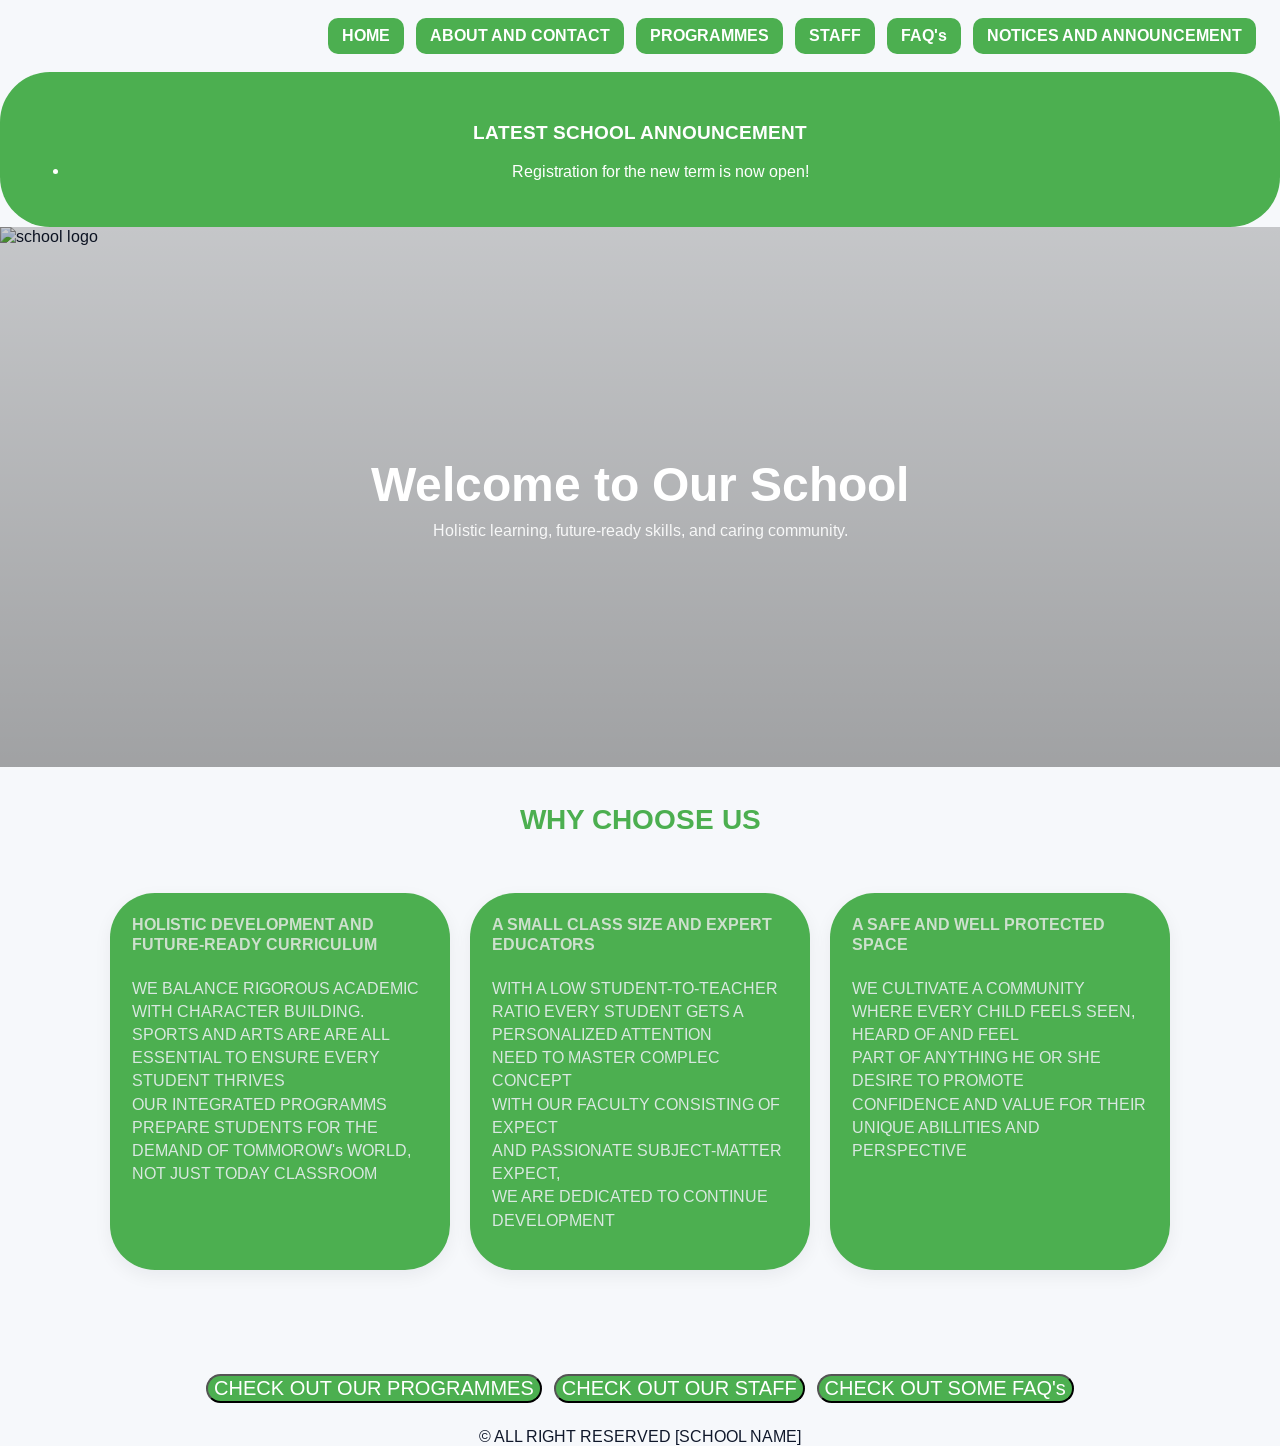
==== index.html @ 0851665d "first commit" ====
<!DOCTYPE html>
<html lang="en">
<head>
    <!--GOOGLE FONT HEAD CODE-->
<link rel="preconnect" href="https://fonts.googleapis.com">
<link rel="preconnect" href="https://fonts.gstatic.com" crossorigin>
<link href="https://fonts.googleapis.com/css2?family=Arimo:ital,wght@0,400..700;1,400..700&display=swap" rel="stylesheet">
    <meta charset="UTF-8">
    <meta name="viewport" content="width=device-width, initial-scale=1.0, maximum-scale=1.0, viewport-fit=cover">
    <link rel="stylesheet" href="CSS/style.css">
    <title>HOME</title>
         <nav-bar>
            <ul>
                <li><a href="index.html">HOME</a></li>
                 <li><a href="About.html">ABOUT AND CONTACT</a></li>
                 <li><a href="PROGRAMMES.html">PROGRAMMES</a></li>
                 <li><a href="STAFF.html">STAFF</a></li>
                 <li><a href="FAQ.html">FAQ's</a></li>
                <li><a href="NOTICES.html">NOTICES AND ANNOUNCEMENT</a></li>
            </ul>
        </nav-bar>
</head>
<!--ANNOUNCEMENT BAR-->
<!--ADDING A NOTICES PAGE LINK-->

<a href="NOTICES.html">
<section class="announcement-bar">
  <div class="announcement-content">
    <h3>LATEST SCHOOL ANNOUNCEMENT</h3>
    <ul id="announcement-list">
      <li>Registration for the new term is now open!</li>
    </ul>
  </div>
</section>
</a>
<body>
<!--THERE SHOULD BE A SCHOOL LOGO AS THE HERO SECTION-->
<!--FIRST SECTION FOR A PICTURE-->
    <section class="hero">
      <img src="p/heropic.jpg" alt="school logo">
      <div class="hero-content">
        <h1 class="hero-title">Welcome to Our School</h1>
        <p class="hero-sub">Holistic learning, future-ready skills, and caring community.</p>
      </div>
    </section>
<!--HERO SECTION PICTURE END-->


    <h1 class="content-header">WHY CHOOSE US</h1>
<!--ADDING STYLISH CONTENT 3 CARDS-->
<section class="card-section">
    <div class="card"><h4 class="content1">  HOLISTIC DEVELOPMENT AND FUTURE-READY CURRICULUM</h4>
    <p>WE  BALANCE RIGOROUS ACADEMIC WITH CHARACTER BUILDING.<br>
        SPORTS AND ARTS ARE ARE ALL ESSENTIAL TO ENSURE EVERY STUDENT THRIVES <br>
        OUR INTEGRATED PROGRAMMS PREPARE STUDENTS FOR THE DEMAND OF TOMMOROW's WORLD, NOT JUST TODAY CLASSROOM</p>
  </div>
    <div class="card"><h4 class="content">A SMALL CLASS SIZE AND EXPERT EDUCATORS</h4>
        <p>WITH A LOW STUDENT-TO-TEACHER RATIO EVERY STUDENT GETS A PERSONALIZED ATTENTION<br>
             NEED TO MASTER COMPLEC CONCEPT<br> WITH OUR FACULTY CONSISTING OF EXPECT <br> AND PASSIONATE SUBJECT-MATTER EXPECT,<br>
            WE ARE DEDICATED TO CONTINUE <br> DEVELOPMENT</p></div>
  <div class="card"><h4 class="content">A SAFE AND WELL PROTECTED SPACE</h4>
    <p>WE CULTIVATE A COMMUNITY WHERE EVERY CHILD FEELS SEEN, HEARD OF AND FEEL<br> PART OF ANYTHING HE OR SHE DESIRE TO PROMOTE <br>
       CONFIDENCE AND VALUE FOR THEIR UNIQUE ABILLITIES AND PERSPECTIVE</p>
  </div>
</section>
<!--ADDING A BUTTON-->
<div class="btn-div">
    <a href="PROGRAMMES.html"><button class="button">CHECK OUT OUR PROGRAMMES</button></a>
    <a href="STAFF.html"><button class="button">CHECK OUT OUR STAFF</button></a>
    <a href="FAQ.html"><button class="button">CHECK OUT SOME FAQ's</button></a>
</div>
<!--NEED TO LEARN THIS ONE-->
<script>
  const observer = new IntersectionObserver((entries) => {
    entries.forEach(entry => {
      if (entry.isIntersecting) {
        entry.target.classList.add('in-view');
      }
    });
  }, { threshold: 0.2 });

  document.querySelectorAll('.card').forEach(card => {
    observer.observe(card);
  });
</script>

</body>
<footer>&COPY; ALL RIGHT RESERVED [SCHOOL NAME]</footer>
</html>
---- CSS/style.css ----
/* GOOGLE FONT CODE CSS*/
html{
  scroll-behavior: smooth;
}
.arimo-body {
  font-family: "Arimo", sans-serif;
  font-optical-sizing: auto;
  font-weight: 500;
  font-style: medium;
}
:root{
  --bg: #f6f8fb;
  --card: #ffffff;
  --accent: #4caf50;
  --muted: #64748b;
}

*{box-sizing:border-box}
/* ANNOUNCEMENT BAR IN HOMEPAGE*/
.announcement-bar{
  background-color: #4caf50;
  padding: 30px;
  text-align: center;
  list-style: none;
  width: 100vw;
  position: relative;
  left: 50%;
  right: 50%;
  margin-left: -50vw;
  margin-right: -50vw;
  text-decoration: none;
  height: auto;
  border-radius: 50px;
  transition: all 0.3s ease;
  color: white;
   font-family: "Arimo", sans-serif;
}
.announcement-bar:hover{
  border: rgb(43, 183, 50);
  box-shadow: 0 5px 15px #4caf50;
  background-color: #dae8e1;
  color: #0f172a;
}
a {
  display: block;
  text-decoration: none;
}

body{
  margin:0;
  min-height:100vh;
  font-family: -apple-system, BlinkMacSystemFont, 'Segoe UI', Roboto, 'Helvetica Neue', Arial;
  background:var(--bg);
  color:#0f172a;
   font-family: "Arimo", sans-serif;
}

/* Layout helper: make the page a column so a later
   `.btn-div { margin-top: auto }` pushes the buttons
   to the bottom when content is short. This is a
   non-destructive change that's easy to remove. */
html, body{ height:100%; }
body{ display:flex; flex-direction:column; }

/* Ensure major content sections don't flex-grow unexpectedly */
.hero, main, .card-section{ flex: 0 0 auto; }

/* Push the buttons down when there's extra space */
.btn-div{ margin-top:auto; }

/* NAV */
nav-bar{ display:block;
}
nav-bar ul{ display:flex; gap:12px; align-items:center; justify-content:flex-end; padding:18px 24px; margin:0; }
nav-bar li{ list-style:none; }
nav-bar a{ display:inline-block; padding:8px 14px; background:var(--accent); color:#fff; border-radius:10px; text-decoration:none; font-weight:600; transition:transform .18s ease, background-color .18s ease }
nav-bar a:hover{ transform:translateY(-2px); background:#3fa043 }

/* HERO */
.hero{ position:relative; min-height:60vh; width:100%; overflow:hidden; display:flex; align-items:center; justify-content:center }
.hero img{ position:absolute; inset:0; width:100%; height:100%; object-fit:cover }
.hero::after{ content:""; position:absolute; inset:0; background:linear-gradient(180deg, rgba(0,0,0,.2), rgba(0,0,0,.35)) }
.hero-content{ position:relative; z-index:2; text-align:center; color:#fff; padding:24px }
.hero-title{ font-size:clamp(24px,4.5vw,48px); margin:0 0 8px }
.hero-sub{ margin:0; color:rgba(255,255,255,.9) }

/* SECTION HEADER */
.content-header{ text-align:center; 
  font-size:28px;
   margin:36px 0 12px;
   color: #4caf50;
  }

/* CARDS */
.card-section{ display:grid; grid-template-columns:repeat(auto-fit,minmax(260px,1fr)); gap:20px; margin:24px auto 60px; max-width:1100px; padding:20px }
.card{ background-color:#4caf50;; color:hsl(120, 23%, 84%); padding:22px; border-radius: 45px; box-shadow:0 6px 18px rgba(15,23,42,0.06); transition:transform .28s ease, box-shadow .28s ease }
.card h4{ margin-top:0 }
.card p{ color:#dae8e1; line-height:1.45 }
.card:hover{ transform:translateY(-8px); box-shadow: 10px 18px 40px rgba(16, 107, 12, 0.967) }

/* Buttons block below cards */
.btn-div{ display:flex; gap:12px; justify-content:center; padding:24px;}
.btn-div .btn{ display:inline-block; padding:12px 18px; border-radius:20px; background: #4caf50; color:#fff; text-decoration:none; font-weight:700 }
.button{border-radius:20px; background: #4caf50; color: white; font-size: 20px;}

/* Responsive tweaks */
@media (max-width:768px){
  nav-bar ul{ flex-direction:column; gap:10px; padding:12px }
  .hero{ min-height:40vh }
  .content-header{ font-size:22px }
  .btn-div{ flex-direction:column; gap:10px }
  .card-section {
  grid-template-columns: 1fr;
  }
}
footer{
  align-items: center;
  margin: auto;
}

/* CSS FOR ABOUT PAGE */
/* FOR THE WHOLE CONTAINER*/
.header-container{
  text-align: center;
  background-color: #4caf50;
  color: white;
  font-size: 1.5rem;
}

.content-item{
  margin-bottom: 40px;
  border: transparent;
  padding: 10px;
  border-radius: 15px;
  transition: all 0.4s ease;
}

.content-item:hover{
  background-color: #4caf50;
  border: rgb(44, 41, 40);
  box-shadow: 0 5px 15px #1fe826;
}
.content-item h3{
  color: black;
  margin-bottom: 15px;
  font-size: 1.5rem;
}
/* THE DIV THAT HOLDS THE IMAGE AND <P>*/
.row-wrapper{
  display: flex;
  align-items: center;
  gap: 30px;
  border-radius: 20px;
}
.middle-content{
  flex: 1;
  line-height: 1.6;
  color: #333;
}
.row-wrapper img{
  width: 200px;
  height: 200px;
  object-fit: cover;
  border-radius: 10px;
}
/*CONTACT SECTION*/
.contact-container{
  display: flex;
  gap: 40px;
  padding: 50px;
  max-width: 900px;
  margin: auto;
}
.contact-form{
  display: flex;
  flex-direction: column;
  background-color: #4caf50;
  border-radius: 10px;
  flex: 1;
}
.contact-form input, .contact-form button{
  margin-bottom: 15px;
  padding: 10px;
  border: 1px solid #ccc;
  border-radius: 5px;
}
.contact-form button{
  background-color: #171111;
  color: white;
  cursor: pointer;
  font-weight: bold;
}
/* MOBILE TWAEKS*/
@media (max-width:768px){
  main{grid-template-columns: 1fr};
  .row-wrapper{
    flex-direction: column;
    text-align: center;
  }
}
/*MOBILE TWEAK OF TEMPATE*/
/*CSS FOR PROGRAMMES PAGE*/
.pictemplate{
   padding: 2rem 0 6rem;
}
.subcard{
  display: flex;
  flex-wrap: wrap;
  align-items: center;
  padding: 16px;
  background-color: #4caf50;
}
figure{
  gap: 10px;
  height: fit-content;
  object-fit: cover;
  transition: transform 0.3s;
}
figcaption{
font-size: 1.4rem;
color: rgba(255,255,255,0.9);
}
.subcard, figure:hover{
  transform: translateY(-5px);
}
.eng-pic{
  width: 50%;
  height: 50%;
  border-radius: 20px;
}
figure img{
  border-radius: 70px;
}
.h1{
  text-align: center;
  padding: 30px;
  margin-top: 20px;
  background-color: #4caf50;
  border-radius: 20px;
}
article{
  margin: auto;
  padding:10px;
  word-break: break-all;
  font-family: Cambria, Cochin, Georgia, Times, 'Times New Roman', serif;
  font-size: 20px;
    justify-content: center;
  align-items: center;
  background-color: transparent;
  border-radius: 20px;
  transition: all 0.3s ease;
}
article:hover{
  border-radius: 30px;
  background-color: #4caf50;
  transform-style: scaleY(-2px);
  box-shadow: 0 10px 10px;
  
}
.little-p{
  align-items: center;
  text-align: center;
}
footer{
  text-align: center;
}
/*CSS FOR MEET THE STAFF PAGE*/
.staff-grid{
  text-align: center;
  display:grid;
  grid-template-columns: 1fr 1fr;
  gap: 20px;
  padding: 20px;
}

.staff-card{
  display: grid;
  grid-template-areas: "header header" "text-image";
  align-items: center;
  gap: 10px;
  padding: 10px;
}
.staff-card img{
  border-radius: 40px;
  width: 180px;
  transition: transform 0.4s ease;
}
.staff-grid img:hover{
  border-radius: 50px;
  transform: scale(1.05);
  box-shadow: 0 10px 10px #4caf50;
}
.staff-info{
  border-radius: 25px;
  background-color: #4caf50;
  border-color: #84bb16;
  color: white;
  transition:transform 0.4s ease;
}

.staff-info:hover{
 border-radius: 50px;
  transform: scale(1.05);
  box-shadow: 0 10px 10px white
}
/*CSS FOR GALLERY PAGE*/
.gallery-section{
  padding: 40px 20px;
  text-align: center;
}
.gallery-grid{
  align-items: center;
  display: grid;
  grid-template-columns:3fr ;
  gap: 30px;
  margin-top: 20px;
}
.gallery-item img{
  padding-top: 10px;
  width: 80%;
  object-fit: cover;
  border-radius: 10px;
  transition: transform 0.4s ease;
}
.gallery-item:hover{
  transform: scale(1.05);
  cursor: pointer;
}
@media (max-width:768px){
  .staff-grid{
    grid-template-columns: 1fr;
  }
  .gallery-grid{
    grid-template-columns: auto;
  }
}

/* FOR FAQ's PAGE*/
.faq-section{
  max-width: 800px;
  margin: auto;
  padding: 20px;
}
.faq-item{
  background-color: green;
  color: white;
  padding: 15px;
  margin-bottom: 10px;
  border-radius: 10px;
  cursor: pointer;
  transition: all 0.4s ease;
}
.faq-item:hover{
  cursor: pointer;
  border-radius: 17px;
  box-shadow: 0 10px 20px rgba(255,255,255,.9);
  transform: translateY(-2px);
  background-color: #3fa043;
}
/*THE ANSWER AREA*/
.faq-item p{
  background-color: yellow;
  color: #333;
  padding: 15px;
  margin-top: 10px;
  border-radius: 7px;
}

/*THE ARROW ICON*/
.faq-item summary{
  color: white;
  display:list-item;
  font-weight: bold;
  list-style: disclosure-closed;
  cursor: pointer;
  details[open] summary{
  list-style: disclosure-closed;
  }
}
/* STYLING FOR NOTICES AND ANNOUNCEMENT PAGE*/
.documents{
  max-width: 800px;
  margin: 40px auto;
  padding: 20px;
}
.documents ul{
  list-style: none;
  padding: 0;
}
.documents li a {
  display: block;
  background-color: #4caf50;
  color: white;
  padding: 15px;
  margin: 10px 0;
  text-decoration: none;
  border: 12px;
  text-align: center;
  font-weight: bold;
  transition: background 0.3s;
}

.documents li a:hover{
  background-color: #3fa043;
}
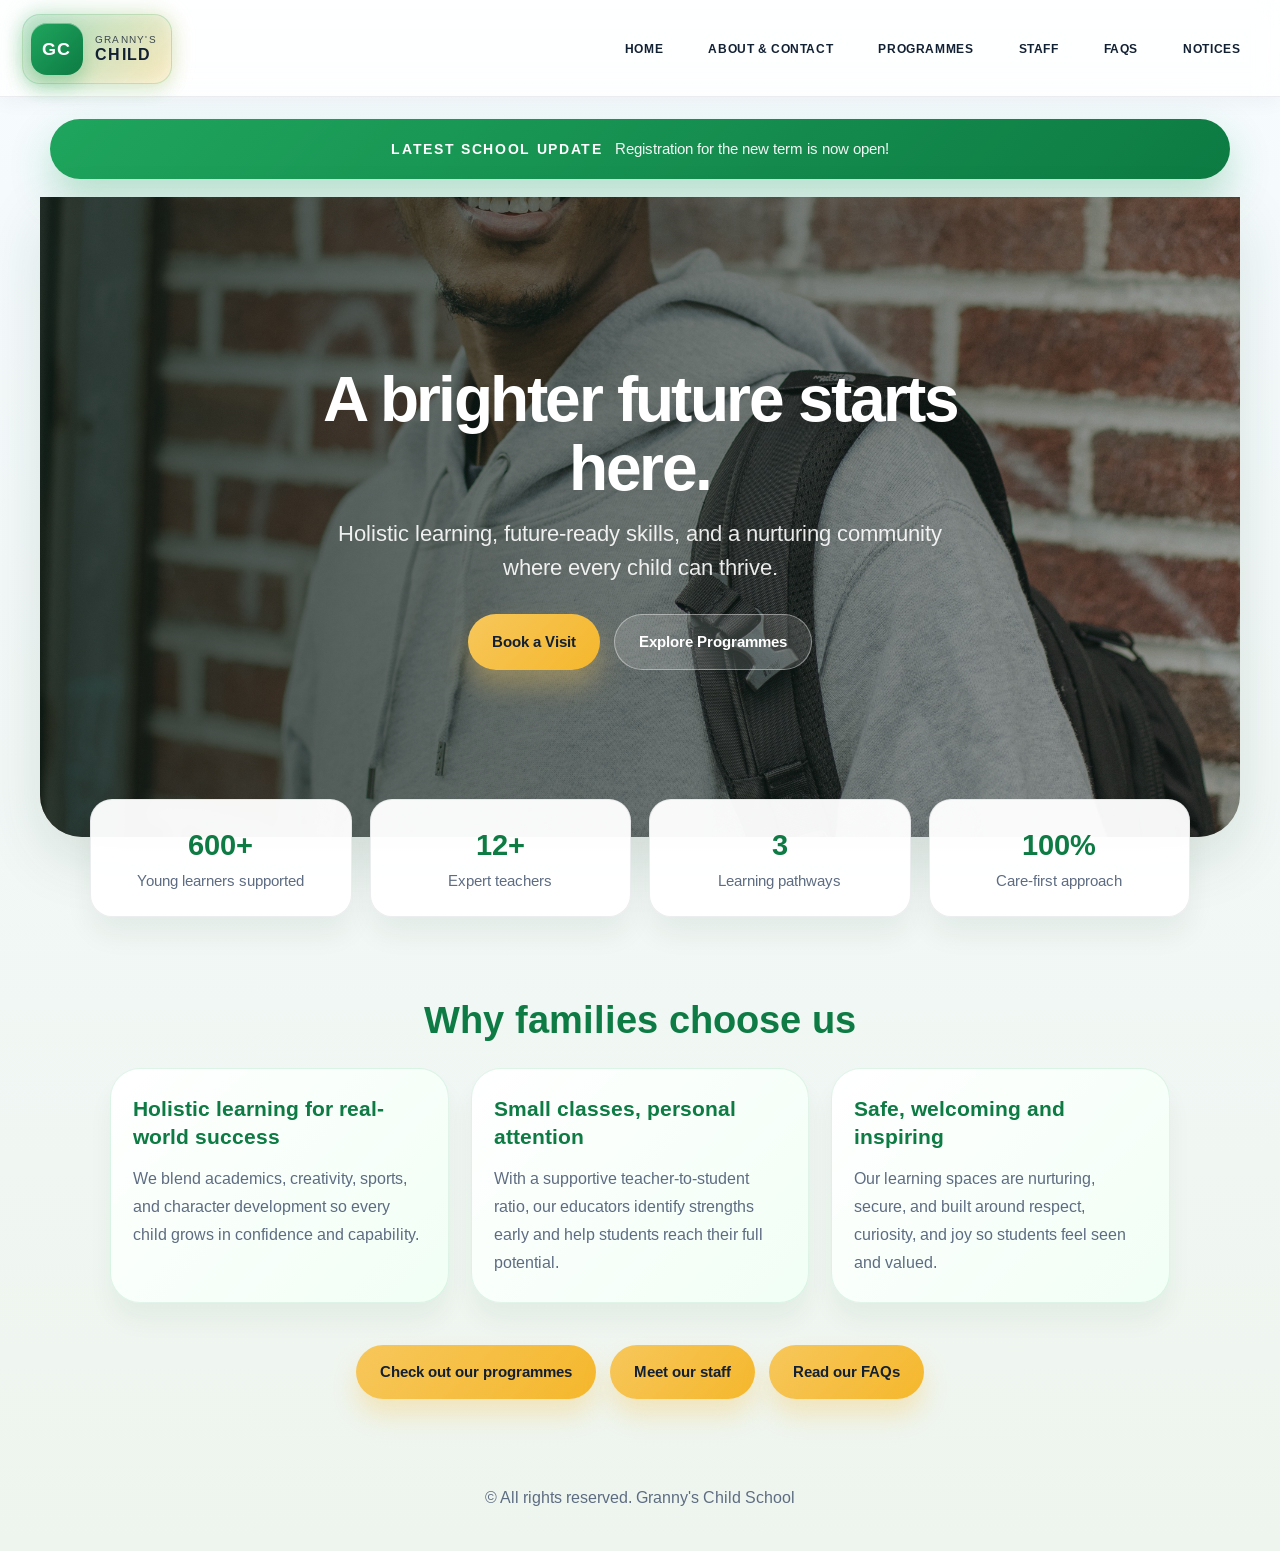
==== commit 72094fff: "updated mordenized version" ====
--- a/index.html
+++ b/index.html
@@ -1,89 +1,119 @@
 <!DOCTYPE html>
 <html lang="en">
 <head>
-    <!--GOOGLE FONT HEAD CODE-->
-<link rel="preconnect" href="https://fonts.googleapis.com">
-<link rel="preconnect" href="https://fonts.gstatic.com" crossorigin>
-<link href="https://fonts.googleapis.com/css2?family=Arimo:ital,wght@0,400..700;1,400..700&display=swap" rel="stylesheet">
-    <meta charset="UTF-8">
-    <meta name="viewport" content="width=device-width, initial-scale=1.0, maximum-scale=1.0, viewport-fit=cover">
-    <link rel="stylesheet" href="CSS/style.css">
-    <title>HOME</title>
-         <nav-bar>
-            <ul>
-                <li><a href="index.html">HOME</a></li>
-                 <li><a href="About.html">ABOUT AND CONTACT</a></li>
-                 <li><a href="PROGRAMMES.html">PROGRAMMES</a></li>
-                 <li><a href="STAFF.html">STAFF</a></li>
-                 <li><a href="FAQ.html">FAQ's</a></li>
-                <li><a href="NOTICES.html">NOTICES AND ANNOUNCEMENT</a></li>
-            </ul>
-        </nav-bar>
+  <meta charset="UTF-8">
+  <meta name="viewport" content="width=device-width, initial-scale=1.0, maximum-scale=1.0, viewport-fit=cover">
+  <link rel="preconnect" href="https://fonts.googleapis.com">
+  <link rel="preconnect" href="https://fonts.gstatic.com" crossorigin>
+  <link href="https://fonts.googleapis.com/css2?family=Arimo:ital,wght@0,400..700;1,400..700&display=swap" rel="stylesheet">
+  <link rel="stylesheet" href="CSS/style.css">
+  <title>Granny's Child | Home</title>
 </head>
-<!--ANNOUNCEMENT BAR-->
-<!--ADDING A NOTICES PAGE LINK-->
+<body>
+  <header class="site-header">
+    <div class="header-inner">
+      <div class="brand-mark" aria-label="Granny's Child School logo">
+        <div class="brand-icon">GC</div>
+        <div class="brand-text">
+          <span>Granny's</span>
+          <strong>Child</strong>
+        </div>
+      </div>
 
-<a href="NOTICES.html">
-<section class="announcement-bar">
-  <div class="announcement-content">
-    <h3>LATEST SCHOOL ANNOUNCEMENT</h3>
-    <ul id="announcement-list">
-      <li>Registration for the new term is now open!</li>
-    </ul>
-  </div>
-</section>
-</a>
-<body>
-<!--THERE SHOULD BE A SCHOOL LOGO AS THE HERO SECTION-->
-<!--FIRST SECTION FOR A PICTURE-->
-    <section class="hero">
-      <img src="p/heropic.jpg" alt="school logo">
-      <div class="hero-content">
-        <h1 class="hero-title">Welcome to Our School</h1>
-        <p class="hero-sub">Holistic learning, future-ready skills, and caring community.</p>
+      <nav-bar>
+        <ul>
+          <li><a href="index.html">Home</a></li>
+          <li><a href="About.html">About &amp; Contact</a></li>
+          <li><a href="PROGRAMMES.html">Programmes</a></li>
+          <li><a href="STAFF.html">Staff</a></li>
+          <li><a href="FAQ.html">FAQs</a></li>
+          <li><a href="NOTICES.html">Notices</a></li>
+        </ul>
+      </nav-bar>
+    </div>
+  </header>
+
+  <a href="NOTICES.html" aria-label="View notices and announcements">
+    <section class="announcement-bar">
+      <div class="announcement-content">
+        <h3>Latest School Update</h3>
+        <ul id="announcement-list">
+          <li>Registration for the new term is now open!</li>
+        </ul>
       </div>
     </section>
-<!--HERO SECTION PICTURE END-->
+  </a>
 
+  <main>
+    <section class="hero">
+      <img src="P/pexels-william-fortunato-6140710.jpg" alt="Students learning together in a bright classroom">
+      <div class="hero-content">
+        <h1 class="hero-title">A brighter future starts here.</h1>
+        <p class="hero-sub">Holistic learning, future-ready skills, and a nurturing community where every child can thrive.</p>
+        <div class="hero-actions">
+          <a class="primary-btn" href="About.html">Book a Visit</a>
+          <a class="secondary-btn" href="PROGRAMMES.html">Explore Programmes</a>
+        </div>
+      </div>
+    </section>
 
-    <h1 class="content-header">WHY CHOOSE US</h1>
-<!--ADDING STYLISH CONTENT 3 CARDS-->
-<section class="card-section">
-    <div class="card"><h4 class="content1">  HOLISTIC DEVELOPMENT AND FUTURE-READY CURRICULUM</h4>
-    <p>WE  BALANCE RIGOROUS ACADEMIC WITH CHARACTER BUILDING.<br>
-        SPORTS AND ARTS ARE ARE ALL ESSENTIAL TO ENSURE EVERY STUDENT THRIVES <br>
-        OUR INTEGRATED PROGRAMMS PREPARE STUDENTS FOR THE DEMAND OF TOMMOROW's WORLD, NOT JUST TODAY CLASSROOM</p>
-  </div>
-    <div class="card"><h4 class="content">A SMALL CLASS SIZE AND EXPERT EDUCATORS</h4>
-        <p>WITH A LOW STUDENT-TO-TEACHER RATIO EVERY STUDENT GETS A PERSONALIZED ATTENTION<br>
-             NEED TO MASTER COMPLEC CONCEPT<br> WITH OUR FACULTY CONSISTING OF EXPECT <br> AND PASSIONATE SUBJECT-MATTER EXPECT,<br>
-            WE ARE DEDICATED TO CONTINUE <br> DEVELOPMENT</p></div>
-  <div class="card"><h4 class="content">A SAFE AND WELL PROTECTED SPACE</h4>
-    <p>WE CULTIVATE A COMMUNITY WHERE EVERY CHILD FEELS SEEN, HEARD OF AND FEEL<br> PART OF ANYTHING HE OR SHE DESIRE TO PROMOTE <br>
-       CONFIDENCE AND VALUE FOR THEIR UNIQUE ABILLITIES AND PERSPECTIVE</p>
-  </div>
-</section>
-<!--ADDING A BUTTON-->
-<div class="btn-div">
-    <a href="PROGRAMMES.html"><button class="button">CHECK OUT OUR PROGRAMMES</button></a>
-    <a href="STAFF.html"><button class="button">CHECK OUT OUR STAFF</button></a>
-    <a href="FAQ.html"><button class="button">CHECK OUT SOME FAQ's</button></a>
-</div>
-<!--NEED TO LEARN THIS ONE-->
-<script>
-  const observer = new IntersectionObserver((entries) => {
-    entries.forEach(entry => {
-      if (entry.isIntersecting) {
-        entry.target.classList.add('in-view');
-      }
+    <section class="trust-bar" aria-label="School highlights">
+      <div class="stat-card">
+        <strong>600+</strong>
+        <span>Young learners supported</span>
+      </div>
+      <div class="stat-card">
+        <strong>12+</strong>
+        <span>Expert teachers</span>
+      </div>
+      <div class="stat-card">
+        <strong>3</strong>
+        <span>Learning pathways</span>
+      </div>
+      <div class="stat-card">
+        <strong>100%</strong>
+        <span>Care-first approach</span>
+      </div>
+    </section>
+
+    <h1 class="content-header">Why families choose us</h1>
+
+    <section class="card-section">
+      <article class="card">
+        <h4>Holistic learning for real-world success</h4>
+        <p>We blend academics, creativity, sports, and character development so every child grows in confidence and capability.</p>
+      </article>
+      <article class="card">
+        <h4>Small classes, personal attention</h4>
+        <p>With a supportive teacher-to-student ratio, our educators identify strengths early and help students reach their full potential.</p>
+      </article>
+      <article class="card">
+        <h4>Safe, welcoming and inspiring</h4>
+        <p>Our learning spaces are nurturing, secure, and built around respect, curiosity, and joy so students feel seen and valued.</p>
+      </article>
+    </section>
+
+    <div class="btn-div">
+      <a href="PROGRAMMES.html" class="button">Check out our programmes</a>
+      <a href="STAFF.html" class="button">Meet our staff</a>
+      <a href="FAQ.html" class="button">Read our FAQs</a>
+    </div>
+  </main>
+
+  <footer>&copy; All rights reserved. Granny's Child School</footer>
+
+  <script>
+    const observer = new IntersectionObserver((entries) => {
+      entries.forEach((entry) => {
+        if (entry.isIntersecting) {
+          entry.target.classList.add('in-view');
+        }
+      });
+    }, { threshold: 0.2 });
+
+    document.querySelectorAll('.card').forEach((card) => {
+      observer.observe(card);
     });
-  }, { threshold: 0.2 });
-
-  document.querySelectorAll('.card').forEach(card => {
-    observer.observe(card);
-  });
-</script>
-
+  </script>
 </body>
-<footer>&COPY; ALL RIGHT RESERVED [SCHOOL NAME]</footer>
 </html>
--- a/CSS/style.css
+++ b/CSS/style.css
@@ -1,405 +1,845 @@
-/* GOOGLE FONT CODE CSS*/
-html{
+:root {
+  --bg: #f3f7fb;
+  --bg-soft: #edf8f1;
+  --surface: rgba(255, 255, 255, 0.9);
+  --surface-strong: #ffffff;
+  --primary: #1fa55d;
+  --primary-dark: #0d7b43;
+  --primary-soft: #eafaf1;
+  --accent: #f7c75b;
+  --text: #122033;
+  --muted: #5d6c82;
+  --border: rgba(18, 32, 51, 0.08);
+  --shadow: 0 22px 60px rgba(15, 55, 34, 0.12);
+  --radius-xl: 30px;
+  --radius-lg: 20px;
+  --radius-md: 14px;
+}
+
+* {
+  box-sizing: border-box;
+}
+
+html {
   scroll-behavior: smooth;
 }
-.arimo-body {
+
+body {
+  margin: 0;
+  min-height: 100vh;
   font-family: "Arimo", sans-serif;
-  font-optical-sizing: auto;
-  font-weight: 500;
-  font-style: medium;
-}
-:root{
-  --bg: #f6f8fb;
-  --card: #ffffff;
-  --accent: #4caf50;
-  --muted: #64748b;
-}
-
-*{box-sizing:border-box}
-/* ANNOUNCEMENT BAR IN HOMEPAGE*/
-.announcement-bar{
-  background-color: #4caf50;
-  padding: 30px;
-  text-align: center;
+  background: linear-gradient(180deg, #f6fbff 0%, #eef5ee 100%);
+  color: var(--text);
+  line-height: 1.6;
+}
+
+img {
+  display: block;
+  max-width: 100%;
+}
+
+main {
+  max-width: 1200px;
+  margin: 0 auto;
+}
+
+section {
+  display: block;
+}
+
+a {
+  color: inherit;
+  text-decoration: none;
+}
+
+.site-header {
+  position: sticky;
+  top: 0;
+  z-index: 50;
+  background: rgba(255, 255, 255, 0.82);
+  backdrop-filter: blur(12px);
+  border-bottom: 1px solid var(--border);
+  box-shadow: 0 6px 18px rgba(16, 24, 40, 0.04);
+}
+
+.header-inner {
+  max-width: 1280px;
+  margin: 0 auto;
+  padding: 14px 22px 12px;
+  display: flex;
+  align-items: center;
+  justify-content: space-between;
+  gap: 18px;
+}
+
+.brand-mark {
+  position: relative;
+  display: inline-flex;
+  align-items: center;
+  gap: 12px;
+  padding: 8px 14px 8px 8px;
+  background: linear-gradient(135deg, rgba(31, 165, 93, 0.12), rgba(247, 199, 91, 0.15));
+  border: 1px solid rgba(31, 165, 93, 0.2);
+  border-radius: 18px;
+  box-shadow: 0 10px 18px rgba(31, 165, 93, 0.1);
+  animation: floatLogo 4.5s ease-in-out infinite;
+}
+
+.brand-mark::before {
+  content: "";
+  position: absolute;
+  inset: -3px;
+  border-radius: 22px;
+  background: linear-gradient(135deg, rgba(31, 165, 93, 0.3), rgba(247, 199, 91, 0.3));
+  z-index: -1;
+  filter: blur(10px);
+}
+
+.brand-icon {
+  width: 52px;
+  height: 52px;
+  border-radius: 16px;
+  display: grid;
+  place-items: center;
+  font-weight: 800;
+  font-size: 1.1rem;
+  letter-spacing: 0.06em;
+  color: white;
+  background: linear-gradient(135deg, var(--primary), var(--primary-dark));
+  box-shadow: inset 0 1px 0 rgba(255, 255, 255, 0.4), 0 10px 18px rgba(31, 165, 93, 0.28);
+}
+
+.brand-text {
+  display: flex;
+  flex-direction: column;
+  line-height: 1.05;
+  color: var(--text);
+  text-transform: uppercase;
+}
+
+.brand-text span {
+  font-size: 0.64rem;
+  letter-spacing: 0.12em;
+  opacity: 0.8;
+}
+
+.brand-text strong {
+  font-size: 1.02rem;
+  letter-spacing: 0.08em;
+}
+
+nav-bar {
+  display: block;
+}
+
+nav-bar ul {
+  max-width: 1200px;
+  margin: 0 auto;
   list-style: none;
-  width: 100vw;
+  display: flex;
+  justify-content: center;
+  align-items: center;
+  gap: 10px;
+  flex-wrap: wrap;
+  padding: 0;
+}
+
+nav-bar li {
+  list-style: none;
+}
+
+nav-bar a {
+  display: inline-flex;
+  align-items: center;
+  justify-content: center;
+  padding: 0.8rem 1.1rem;
+  border-radius: 999px;
+  font-size: 0.74rem;
+  font-weight: 700;
+  letter-spacing: 0.05em;
+  text-transform: uppercase;
+  color: var(--text);
+  transition: all 0.25s ease;
+}
+
+nav-bar a:hover,
+nav-bar a:focus-visible {
+  background: linear-gradient(135deg, var(--primary), var(--primary-dark));
+  color: white;
+  transform: translateY(-2px);
+  box-shadow: 0 12px 25px rgba(31, 165, 93, 0.25);
+}
+
+.announcement-bar {
+  width: min(1180px, calc(100% - 30px));
+  margin: 22px auto 0;
+  padding: 18px 24px;
+  border-radius: 999px;
+  background: linear-gradient(135deg, var(--primary), var(--primary-dark));
+  color: white;
+  box-shadow: 0 18px 40px rgba(31, 165, 93, 0.3);
+  transition: transform 0.25s ease, box-shadow 0.25s ease;
+}
+
+.announcement-bar:hover {
+  transform: translateY(-2px);
+  box-shadow: 0 18px 40px rgba(13, 123, 67, 0.35);
+}
+
+.announcement-content {
+  display: flex;
+  align-items: center;
+  justify-content: center;
+  flex-wrap: wrap;
+  gap: 12px;
+  text-align: center;
+}
+
+.announcement-content h3 {
+  margin: 0;
+  font-size: 0.86rem;
+  letter-spacing: 0.12em;
+  text-transform: uppercase;
+}
+
+.announcement-content ul {
+  list-style: none;
+  margin: 0;
+  padding: 0;
+  display: inline-flex;
+  align-items: center;
+  justify-content: center;
+  gap: 8px;
+  color: rgba(255, 255, 255, 0.94);
+  font-size: 0.95rem;
+}
+
+.hero {
   position: relative;
-  left: 50%;
-  right: 50%;
-  margin-left: -50vw;
-  margin-right: -50vw;
-  text-decoration: none;
-  height: auto;
-  border-radius: 50px;
-  transition: all 0.3s ease;
+  display: flex;
+  align-items: center;
+  justify-content: center;
+  min-height: 640px;
+  overflow: hidden;
+  border-radius: 0 0 42px 42px;
+  margin-top: 18px;
+  box-shadow: var(--shadow);
+}
+
+.hero img {
+  position: absolute;
+  inset: 0;
+  width: 100%;
+  height: 100%;
+  object-fit: cover;
+}
+
+.hero::after {
+  content: "";
+  position: absolute;
+  inset: 0;
+  background: linear-gradient(90deg, rgba(9, 26, 21, 0.76), rgba(9, 26, 21, 0.35));
+}
+
+.hero-content {
+  position: relative;
+  z-index: 1;
+  max-width: 760px;
+  text-align: center;
   color: white;
-   font-family: "Arimo", sans-serif;
-}
-.announcement-bar:hover{
-  border: rgb(43, 183, 50);
-  box-shadow: 0 5px 15px #4caf50;
-  background-color: #dae8e1;
-  color: #0f172a;
-}
-a {
+  padding: 32px 20px;
+}
+
+.hero-title {
+  margin: 0 0 14px;
+  font-size: clamp(2.4rem, 5vw, 5rem);
+  line-height: 1.08;
+  letter-spacing: -0.04em;
+}
+
+.hero-sub {
+  margin: 0 auto 28px;
+  max-width: 620px;
+  color: rgba(255, 255, 255, 0.9);
+  font-size: clamp(1.05rem, 2vw, 1.35rem);
+}
+
+.hero-actions {
+  display: flex;
+  justify-content: center;
+  flex-wrap: wrap;
+  gap: 14px;
+  margin-top: 18px;
+}
+
+.primary-btn,
+.secondary-btn,
+.button,
+.btn-div .btn,
+.contact-form button {
+  display: inline-flex;
+  align-items: center;
+  justify-content: center;
+  padding: 0.95rem 1.5rem;
+  border: none;
+  border-radius: 999px;
+  font-weight: 700;
+  font-size: 0.95rem;
+  transition: transform 0.2s ease, box-shadow 0.2s ease, filter 0.2s ease;
+  cursor: pointer;
+}
+
+.primary-btn,
+.button,
+.btn-div .btn,
+.contact-form button {
+  background: linear-gradient(135deg, var(--accent), #f5b72c);
+  color: #122033;
+  box-shadow: 0 16px 26px rgba(247, 199, 91, 0.35);
+}
+
+.secondary-btn {
+  background: rgba(255, 255, 255, 0.15);
+  border: 1px solid rgba(255, 255, 255, 0.4);
+  color: white;
+}
+
+.primary-btn:hover,
+.secondary-btn:hover,
+.button:hover,
+.btn-div .btn:hover,
+.contact-form button:hover {
+  transform: translateY(-2px);
+  filter: brightness(1.02);
+}
+
+.trust-bar {
+  display: grid;
+  grid-template-columns: repeat(auto-fit, minmax(180px, 1fr));
+  gap: 18px;
+  max-width: 1100px;
+  width: calc(100% - 38px);
+  margin: -38px auto 0;
+  position: relative;
+  z-index: 2;
+}
+
+.stat-card {
+  background: rgba(255, 255, 255, 0.96);
+  border: 1px solid var(--border);
+  border-radius: 22px;
+  padding: 22px 18px;
+  text-align: center;
+  box-shadow: 0 18px 28px rgba(15, 55, 34, 0.06);
+}
+
+.stat-card strong {
   display: block;
-  text-decoration: none;
-}
-
-body{
-  margin:0;
-  min-height:100vh;
-  font-family: -apple-system, BlinkMacSystemFont, 'Segoe UI', Roboto, 'Helvetica Neue', Arial;
-  background:var(--bg);
-  color:#0f172a;
-   font-family: "Arimo", sans-serif;
-}
-
-/* Layout helper: make the page a column so a later
-   `.btn-div { margin-top: auto }` pushes the buttons
-   to the bottom when content is short. This is a
-   non-destructive change that's easy to remove. */
-html, body{ height:100%; }
-body{ display:flex; flex-direction:column; }
-
-/* Ensure major content sections don't flex-grow unexpectedly */
-.hero, main, .card-section{ flex: 0 0 auto; }
-
-/* Push the buttons down when there's extra space */
-.btn-div{ margin-top:auto; }
-
-/* NAV */
-nav-bar{ display:block;
-}
-nav-bar ul{ display:flex; gap:12px; align-items:center; justify-content:flex-end; padding:18px 24px; margin:0; }
-nav-bar li{ list-style:none; }
-nav-bar a{ display:inline-block; padding:8px 14px; background:var(--accent); color:#fff; border-radius:10px; text-decoration:none; font-weight:600; transition:transform .18s ease, background-color .18s ease }
-nav-bar a:hover{ transform:translateY(-2px); background:#3fa043 }
-
-/* HERO */
-.hero{ position:relative; min-height:60vh; width:100%; overflow:hidden; display:flex; align-items:center; justify-content:center }
-.hero img{ position:absolute; inset:0; width:100%; height:100%; object-fit:cover }
-.hero::after{ content:""; position:absolute; inset:0; background:linear-gradient(180deg, rgba(0,0,0,.2), rgba(0,0,0,.35)) }
-.hero-content{ position:relative; z-index:2; text-align:center; color:#fff; padding:24px }
-.hero-title{ font-size:clamp(24px,4.5vw,48px); margin:0 0 8px }
-.hero-sub{ margin:0; color:rgba(255,255,255,.9) }
-
-/* SECTION HEADER */
-.content-header{ text-align:center; 
-  font-size:28px;
-   margin:36px 0 12px;
-   color: #4caf50;
-  }
-
-/* CARDS */
-.card-section{ display:grid; grid-template-columns:repeat(auto-fit,minmax(260px,1fr)); gap:20px; margin:24px auto 60px; max-width:1100px; padding:20px }
-.card{ background-color:#4caf50;; color:hsl(120, 23%, 84%); padding:22px; border-radius: 45px; box-shadow:0 6px 18px rgba(15,23,42,0.06); transition:transform .28s ease, box-shadow .28s ease }
-.card h4{ margin-top:0 }
-.card p{ color:#dae8e1; line-height:1.45 }
-.card:hover{ transform:translateY(-8px); box-shadow: 10px 18px 40px rgba(16, 107, 12, 0.967) }
-
-/* Buttons block below cards */
-.btn-div{ display:flex; gap:12px; justify-content:center; padding:24px;}
-.btn-div .btn{ display:inline-block; padding:12px 18px; border-radius:20px; background: #4caf50; color:#fff; text-decoration:none; font-weight:700 }
-.button{border-radius:20px; background: #4caf50; color: white; font-size: 20px;}
-
-/* Responsive tweaks */
-@media (max-width:768px){
-  nav-bar ul{ flex-direction:column; gap:10px; padding:12px }
-  .hero{ min-height:40vh }
-  .content-header{ font-size:22px }
-  .btn-div{ flex-direction:column; gap:10px }
-  .card-section {
-  grid-template-columns: 1fr;
-  }
-}
-footer{
-  align-items: center;
-  margin: auto;
-}
-
-/* CSS FOR ABOUT PAGE */
-/* FOR THE WHOLE CONTAINER*/
-.header-container{
-  text-align: center;
-  background-color: #4caf50;
+  font-size: clamp(1.8rem, 2vw, 2.5rem);
+  color: var(--primary-dark);
+}
+
+.stat-card span {
+  color: var(--muted);
+  font-size: 0.95rem;
+}
+
+.content-header {
+  text-align: center;
+  margin: 72px 0 18px;
+  font-size: clamp(2rem, 3vw, 3rem);
+  color: var(--primary-dark);
+}
+
+.card-section {
+  display: grid;
+  grid-template-columns: repeat(auto-fit, minmax(260px, 1fr));
+  gap: 22px;
+  max-width: 1100px;
+  margin: 0 auto 42px;
+  padding: 0 20px;
+}
+
+.card {
+  background: linear-gradient(135deg, #ffffff, #f1fff5);
+  border: 1px solid rgba(31, 165, 93, 0.12);
+  border-radius: var(--radius-xl);
+  padding: 26px 22px;
+  box-shadow: 0 18px 25px rgba(15, 55, 34, 0.05);
+  opacity: 0;
+  transform: translateY(24px) rotate(0.3deg);
+  transition: transform 0.3s ease, box-shadow 0.3s ease, opacity 0.3s ease;
+  animation: floatCard 5.5s ease-in-out infinite;
+}
+
+.card:nth-child(2) {
+  animation-delay: 0.6s;
+}
+
+.card:nth-child(3) {
+  animation-delay: 1.2s;
+}
+
+.card.in-view {
+  opacity: 1;
+  transform: translateY(0) rotate(0deg);
+}
+
+.card:hover {
+  transform: translateY(-10px) rotate(-1deg) scale(1.01);
+  box-shadow: 0 24px 35px rgba(15, 55, 34, 0.09);
+}
+
+.card h4 {
+  margin: 0 0 12px;
+  color: var(--primary-dark);
+  font-size: 1.3rem;
+  line-height: 1.35;
+}
+
+.card p {
+  margin: 0;
+  color: var(--muted);
+  line-height: 1.75;
+}
+
+.btn-div {
+  display: flex;
+  justify-content: center;
+  gap: 14px;
+  flex-wrap: wrap;
+  margin: 12px auto 64px;
+  padding: 0 20px;
+}
+
+.page-shell {
+  max-width: 1100px;
+  margin: 0 auto;
+  padding: 0 22px 60px;
+}
+
+.header-container {
+  background: linear-gradient(135deg, var(--primary), var(--primary-dark));
   color: white;
-  font-size: 1.5rem;
-}
-
-.content-item{
-  margin-bottom: 40px;
-  border: transparent;
-  padding: 10px;
-  border-radius: 15px;
-  transition: all 0.4s ease;
-}
-
-.content-item:hover{
-  background-color: #4caf50;
-  border: rgb(44, 41, 40);
-  box-shadow: 0 5px 15px #1fe826;
-}
-.content-item h3{
-  color: black;
-  margin-bottom: 15px;
-  font-size: 1.5rem;
-}
-/* THE DIV THAT HOLDS THE IMAGE AND <P>*/
-.row-wrapper{
-  display: flex;
-  align-items: center;
-  gap: 30px;
-  border-radius: 20px;
-}
-.middle-content{
+  padding: 36px 20px 24px;
+  text-align: center;
+  box-shadow: 0 18px 35px rgba(31, 165, 93, 0.18);
+}
+
+.header-container h1 {
+  margin: 0;
+  font-size: clamp(2rem, 4vw, 3rem);
+}
+
+.content-item {
+  margin-top: 30px;
+  background: rgba(255, 255, 255, 0.7);
+  border: 1px solid var(--border);
+  border-radius: var(--radius-xl);
+  padding: 26px;
+  transition: transform 0.25s ease, box-shadow 0.25s ease;
+}
+
+.content-item:hover {
+  transform: translateY(-3px);
+  box-shadow: 0 18px 32px rgba(15, 55, 34, 0.08);
+}
+
+.content-item h3 {
+  margin: 0 0 18px;
+  color: var(--primary-dark);
+  font-size: 1.6rem;
+}
+
+.row-wrapper {
+  display: flex;
+  align-items: center;
+  gap: 24px;
+}
+
+.middle-content {
   flex: 1;
-  line-height: 1.6;
-  color: #333;
-}
-.row-wrapper img{
-  width: 200px;
+  color: var(--muted);
+  line-height: 1.75;
+  margin: 0;
+}
+
+.row-wrapper img {
+  width: 220px;
+  height: 220px;
+  object-fit: cover;
+  border-radius: 24px;
+  box-shadow: 0 18px 30px rgba(15, 55, 34, 0.12);
+}
+
+.contact-container {
+  display: grid;
+  grid-template-columns: 1fr 1.2fr;
+  gap: 28px;
+  max-width: 1024px;
+  margin: 36px auto 0;
+  padding: 0 0 20px;
+}
+
+.contact-info,
+.contact-form {
+  background: rgba(255, 255, 255, 0.9);
+  border: 1px solid var(--border);
+  border-radius: var(--radius-xl);
+  padding: 28px;
+  box-shadow: 0 18px 28px rgba(15, 55, 34, 0.05);
+}
+
+.contact-info h2 {
+  margin-top: 0;
+  color: var(--primary-dark);
+}
+
+.contact-info p {
+  margin: 12px 0;
+  color: var(--muted);
+}
+
+.contact-form {
+  display: flex;
+  flex-direction: column;
+  gap: 12px;
+  background: linear-gradient(135deg, #ebfff3, #fdfefc);
+}
+
+.contact-form label {
+  font-weight: 700;
+  color: var(--text);
+}
+
+.contact-form input {
+  border: 1px solid rgba(18, 32, 51, 0.12);
+  border-radius: 12px;
+  padding: 0.95rem 1rem;
+  font: inherit;
+  background: white;
+}
+
+.contact-form button {
+  margin-top: 8px;
+}
+
+.whatsapp-float {
+  position: fixed;
+  right: 22px;
+  bottom: 22px;
+  display: flex;
+  align-items: center;
+  gap: 12px;
+  background: rgba(255, 255, 255, 0.95);
+  border: 1px solid var(--border);
+  border-radius: 999px;
+  padding: 10px 14px;
+  box-shadow: 0 14px 28px rgba(17, 48, 29, 0.12);
+  z-index: 20;
+}
+
+.whatsapp-float p {
+  margin: 0;
+  font-size: 0.8rem;
+  color: var(--muted);
+}
+
+.whatsapp-float img {
+  width: 40px;
+  height: 40px;
+}
+
+.subcard {
+  display: grid;
+  grid-template-columns: repeat(auto-fit, minmax(200px, 1fr));
+  gap: 18px;
+  padding: 22px;
+  margin-top: 18px;
+  background: linear-gradient(135deg, #ebfff4, #e7f7ff);
+  border: 1px solid rgba(31, 165, 93, 0.12);
+  border-radius: var(--radius-xl);
+}
+
+.subcard figure {
+  margin: 0;
+  background: white;
+  border-radius: 24px;
+  padding: 14px;
+  border: 1px solid rgba(18, 32, 51, 0.06);
+  transition: transform 0.25s ease, box-shadow 0.25s ease;
+}
+
+.subcard figure:hover {
+  transform: translateY(-4px);
+  box-shadow: 0 18px 32px rgba(15, 55, 34, 0.08);
+}
+
+.subcard img {
+  width: 100%;
   height: 200px;
   object-fit: cover;
-  border-radius: 10px;
-}
-/*CONTACT SECTION*/
-.contact-container{
-  display: flex;
-  gap: 40px;
-  padding: 50px;
+  border-radius: 18px;
+}
+
+.subcard figcaption {
+  margin-top: 12px;
+  text-align: center;
+  color: var(--primary-dark);
+  font-weight: 700;
+}
+
+.pheader,
+.h1 {
+  text-align: center;
+  margin: 40px 0 18px;
+  font-size: clamp(2rem, 3vw, 2.8rem);
+  color: var(--primary-dark);
+}
+
+article {
+  background: rgba(255, 255, 255, 0.7);
+  border: 1px solid var(--border);
+  border-radius: var(--radius-lg);
+  padding: 24px;
+  color: var(--muted);
+}
+
+.little-p {
+  text-align: center;
+  font-size: 1.2rem;
+  font-weight: 700;
+  color: var(--primary-dark);
+  padding: 18px 0 30px;
+}
+
+.staff-grid {
+  display: grid;
+  grid-template-columns: repeat(auto-fit, minmax(260px, 1fr));
+  gap: 22px;
+  padding: 30px 20px;
+  max-width: 1200px;
+  margin: 0 auto;
+}
+
+.staff-card {
+  display: flex;
+  flex-direction: column;
+  gap: 16px;
+  background: rgba(255, 255, 255, 0.9);
+  border: 1px solid var(--border);
+  border-radius: var(--radius-xl);
+  padding: 18px;
+  box-shadow: 0 18px 25px rgba(15, 55, 34, 0.05);
+}
+
+.staff-card img {
+  width: 100%;
+  height: 240px;
+  object-fit: cover;
+  border-radius: 20px;
+}
+
+.staff-info {
+  background: linear-gradient(135deg, var(--primary-soft), rgba(255, 255, 255, 0.8));
+  border-radius: 18px;
+  padding: 16px;
+}
+
+.staff-info h3 {
+  margin: 0 0 8px;
+  color: var(--primary-dark);
+}
+
+.staff-info p {
+  margin: 0;
+  color: var(--muted);
+  line-height: 1.7;
+}
+
+.gallery-section {
+  max-width: 1200px;
+  margin: 0 auto;
+  padding: 10px 20px 60px;
+}
+
+.gallery-section h2 {
+  text-align: center;
+  color: var(--primary-dark);
+  margin: 22px 0 18px;
+}
+
+.gallery-grid {
+  display: grid;
+  grid-template-columns: repeat(auto-fit, minmax(220px, 1fr));
+  gap: 18px;
+}
+
+.gallery-item img {
+  width: 100%;
+  height: 220px;
+  object-fit: cover;
+  border-radius: 22px;
+  box-shadow: 0 18px 26px rgba(15, 55, 34, 0.08);
+  transition: transform 0.25s ease;
+}
+
+.gallery-item:hover img {
+  transform: scale(1.03);
+}
+
+.faq-section {
+  max-width: 920px;
+  margin: 30px auto 60px;
+  padding: 0 20px;
+}
+
+.faq-item {
+  background: rgba(255, 255, 255, 0.9);
+  border: 1px solid var(--border);
+  border-radius: var(--radius-lg);
+  padding: 18px 20px;
+  margin-bottom: 14px;
+  box-shadow: 0 14px 28px rgba(15, 55, 34, 0.04);
+}
+
+.faq-item summary {
+  cursor: pointer;
+  font-weight: 700;
+  color: var(--primary-dark);
+}
+
+.faq-item p {
+  margin: 14px 0 0;
+  padding: 14px 16px;
+  border-radius: 12px;
+  background: var(--primary-soft);
+  color: var(--text);
+}
+
+.documents {
   max-width: 900px;
-  margin: auto;
-}
-.contact-form{
-  display: flex;
-  flex-direction: column;
-  background-color: #4caf50;
-  border-radius: 10px;
-  flex: 1;
-}
-.contact-form input, .contact-form button{
-  margin-bottom: 15px;
-  padding: 10px;
-  border: 1px solid #ccc;
-  border-radius: 5px;
-}
-.contact-form button{
-  background-color: #171111;
-  color: white;
-  cursor: pointer;
-  font-weight: bold;
-}
-/* MOBILE TWAEKS*/
-@media (max-width:768px){
-  main{grid-template-columns: 1fr};
-  .row-wrapper{
-    flex-direction: column;
-    text-align: center;
-  }
-}
-/*MOBILE TWEAK OF TEMPATE*/
-/*CSS FOR PROGRAMMES PAGE*/
-.pictemplate{
-   padding: 2rem 0 6rem;
-}
-.subcard{
-  display: flex;
-  flex-wrap: wrap;
-  align-items: center;
-  padding: 16px;
-  background-color: #4caf50;
-}
-figure{
-  gap: 10px;
-  height: fit-content;
-  object-fit: cover;
-  transition: transform 0.3s;
-}
-figcaption{
-font-size: 1.4rem;
-color: rgba(255,255,255,0.9);
-}
-.subcard, figure:hover{
-  transform: translateY(-5px);
-}
-.eng-pic{
-  width: 50%;
-  height: 50%;
-  border-radius: 20px;
-}
-figure img{
-  border-radius: 70px;
-}
-.h1{
-  text-align: center;
-  padding: 30px;
-  margin-top: 20px;
-  background-color: #4caf50;
-  border-radius: 20px;
-}
-article{
-  margin: auto;
-  padding:10px;
-  word-break: break-all;
-  font-family: Cambria, Cochin, Georgia, Times, 'Times New Roman', serif;
-  font-size: 20px;
-    justify-content: center;
-  align-items: center;
-  background-color: transparent;
-  border-radius: 20px;
-  transition: all 0.3s ease;
-}
-article:hover{
-  border-radius: 30px;
-  background-color: #4caf50;
-  transform-style: scaleY(-2px);
-  box-shadow: 0 10px 10px;
-  
-}
-.little-p{
-  align-items: center;
-  text-align: center;
-}
-footer{
-  text-align: center;
-}
-/*CSS FOR MEET THE STAFF PAGE*/
-.staff-grid{
-  text-align: center;
-  display:grid;
-  grid-template-columns: 1fr 1fr;
-  gap: 20px;
-  padding: 20px;
-}
-
-.staff-card{
-  display: grid;
-  grid-template-areas: "header header" "text-image";
-  align-items: center;
-  gap: 10px;
-  padding: 10px;
-}
-.staff-card img{
-  border-radius: 40px;
-  width: 180px;
-  transition: transform 0.4s ease;
-}
-.staff-grid img:hover{
-  border-radius: 50px;
-  transform: scale(1.05);
-  box-shadow: 0 10px 10px #4caf50;
-}
-.staff-info{
-  border-radius: 25px;
-  background-color: #4caf50;
-  border-color: #84bb16;
-  color: white;
-  transition:transform 0.4s ease;
-}
-
-.staff-info:hover{
- border-radius: 50px;
-  transform: scale(1.05);
-  box-shadow: 0 10px 10px white
-}
-/*CSS FOR GALLERY PAGE*/
-.gallery-section{
-  padding: 40px 20px;
-  text-align: center;
-}
-.gallery-grid{
-  align-items: center;
-  display: grid;
-  grid-template-columns:3fr ;
-  gap: 30px;
-  margin-top: 20px;
-}
-.gallery-item img{
-  padding-top: 10px;
-  width: 80%;
-  object-fit: cover;
-  border-radius: 10px;
-  transition: transform 0.4s ease;
-}
-.gallery-item:hover{
-  transform: scale(1.05);
-  cursor: pointer;
-}
-@media (max-width:768px){
-  .staff-grid{
-    grid-template-columns: 1fr;
-  }
-  .gallery-grid{
-    grid-template-columns: auto;
-  }
-}
-
-/* FOR FAQ's PAGE*/
-.faq-section{
-  max-width: 800px;
-  margin: auto;
-  padding: 20px;
-}
-.faq-item{
-  background-color: green;
-  color: white;
-  padding: 15px;
-  margin-bottom: 10px;
-  border-radius: 10px;
-  cursor: pointer;
-  transition: all 0.4s ease;
-}
-.faq-item:hover{
-  cursor: pointer;
-  border-radius: 17px;
-  box-shadow: 0 10px 20px rgba(255,255,255,.9);
-  transform: translateY(-2px);
-  background-color: #3fa043;
-}
-/*THE ANSWER AREA*/
-.faq-item p{
-  background-color: yellow;
-  color: #333;
-  padding: 15px;
-  margin-top: 10px;
-  border-radius: 7px;
-}
-
-/*THE ARROW ICON*/
-.faq-item summary{
-  color: white;
-  display:list-item;
-  font-weight: bold;
-  list-style: disclosure-closed;
-  cursor: pointer;
-  details[open] summary{
-  list-style: disclosure-closed;
-  }
-}
-/* STYLING FOR NOTICES AND ANNOUNCEMENT PAGE*/
-.documents{
-  max-width: 800px;
-  margin: 40px auto;
-  padding: 20px;
-}
-.documents ul{
+  margin: 28px auto 60px;
+  padding: 0 20px;
+}
+
+.documents ul {
   list-style: none;
   padding: 0;
-}
+  margin: 0;
+  display: grid;
+  gap: 16px;
+}
+
 .documents li a {
   display: block;
-  background-color: #4caf50;
+  background: linear-gradient(135deg, var(--primary), var(--primary-dark));
   color: white;
-  padding: 15px;
-  margin: 10px 0;
-  text-decoration: none;
-  border: 12px;
-  text-align: center;
-  font-weight: bold;
-  transition: background 0.3s;
-}
-
-.documents li a:hover{
-  background-color: #3fa043;
+  padding: 18px 20px;
+  border-radius: 16px;
+  text-align: center;
+  font-weight: 700;
+  box-shadow: 0 16px 30px rgba(31, 165, 93, 0.2);
+}
+
+footer {
+  text-align: center;
+  padding: 22px 18px 40px;
+  color: var(--muted);
+}
+
+@keyframes floatLogo {
+  0%, 100% { transform: translateY(0px); }
+  50% { transform: translateY(-8px) rotate(-2deg); }
+}
+
+@keyframes floatCard {
+  0%, 100% { transform: translateY(0px) rotate(0deg); }
+  50% { transform: translateY(-10px) rotate(1deg); }
+}
+
+@media (max-width: 768px) {
+  .header-inner {
+    flex-direction: column;
+    align-items: center;
+    padding-top: 12px;
+  }
+
+  .brand-mark {
+    width: 100%;
+    max-width: 260px;
+    justify-content: center;
+  }
+
+  nav-bar ul {
+    flex-direction: column;
+    gap: 8px;
+    padding: 8px 12px 12px;
+  }
+
+  nav-bar a {
+    width: 100%;
+    font-size: 0.68rem;
+  }
+
+  .announcement-bar {
+    border-radius: 24px;
+    width: calc(100% - 22px);
+    padding: 14px 18px;
+  }
+
+  .announcement-content {
+    flex-direction: column;
+  }
+
+  .announcement-content h3 {
+    font-size: 0.72rem;
+    letter-spacing: 0.08em;
+  }
+
+  .hero {
+    min-height: 500px;
+  }
+
+  .hero-title {
+    font-size: 2.3rem;
+  }
+
+  .hero-sub {
+    font-size: 1rem;
+  }
+
+  .hero-actions,
+  .btn-div {
+    flex-direction: column;
+  }
+
+  .primary-btn,
+  .secondary-btn,
+  .button,
+  .btn-div .btn {
+    width: 100%;
+  }
+
+  .contact-container,
+  .row-wrapper {
+    grid-template-columns: 1fr;
+    display: flex;
+    flex-direction: column;
+  }
+
+  .row-wrapper img {
+    width: 100%;
+    max-width: 320px;
+    height: auto;
+  }
+
+  .whatsapp-float {
+    right: 14px;
+    bottom: 14px;
+  }
+
+  .card {
+    animation-duration: 4.4s;
+  }
 }
